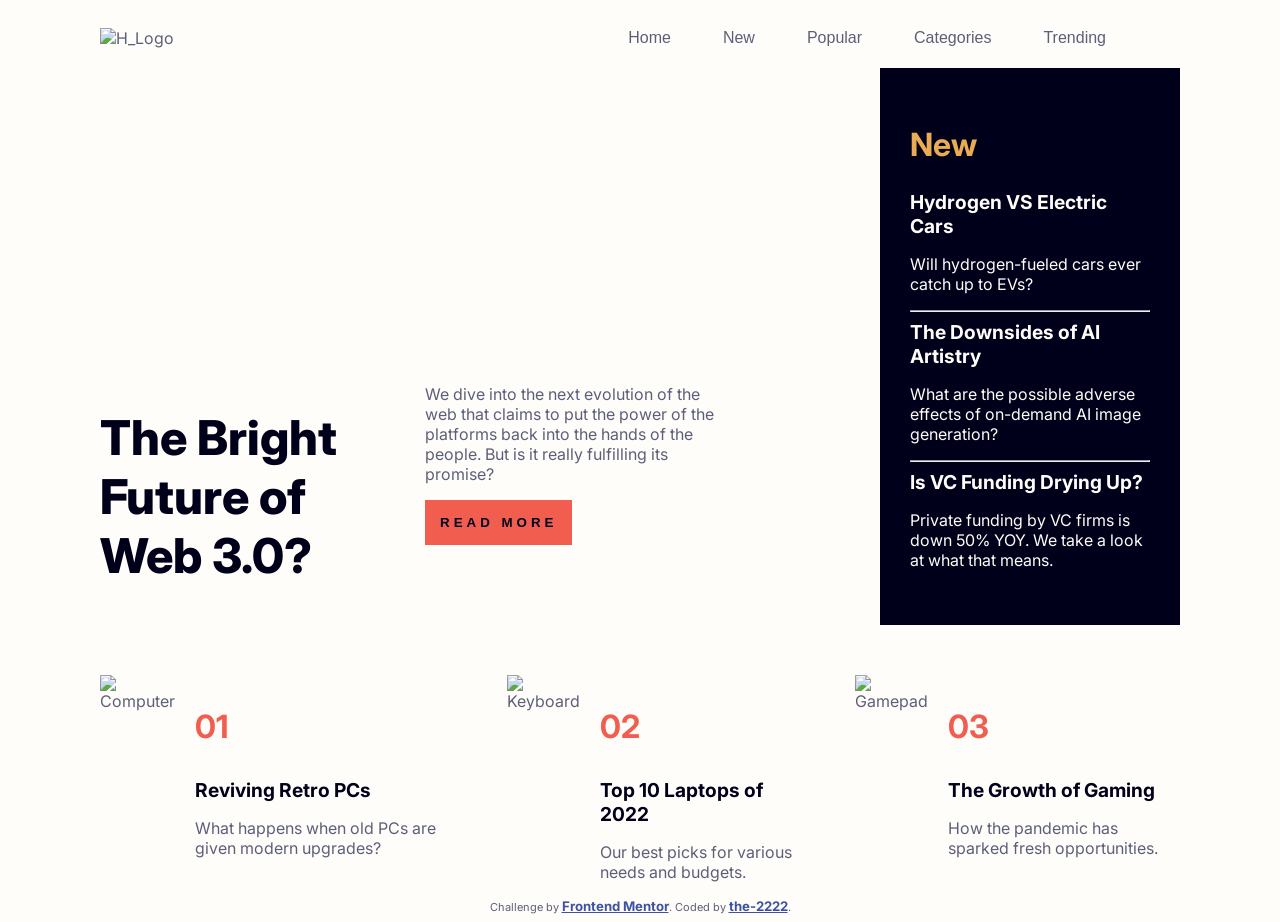
==== index.html @ 76f51a93 "Add files via upload" ====
<!DOCTYPE html>
<html lang="en">
<head>

<link rel="preconnect" href="https://fonts.googleapis.com">
<link rel="preconnect" href="https://fonts.gstatic.com" crossorigin>
<link href="https://fonts.googleapis.com/css2?family=Inter:ital,opsz,wght@0,14..32,100..900;1,14..32,100..900&display=swap" rel="stylesheet">

  <meta charset="UTF-8">
  <meta name="viewport" content="width=device-width, initial-scale=1.0"> 

  <link rel="icon" type="image/png" sizes="32x32" href="./assets/images/favicon-32x32.png">
  
  
  <link type="text/css" href="./Style.css" rel="stylesheet">
  <title>Frontend Mentor | News homepage</title>

  
</head>
<body>
	


	<div class="bl" id="Kebab">
		<div class="blmenu">
			
				<button  class="Hamburger" id="HamburgerOFF" onclick="closeMenu()"><img src="./assets/images/icon-menu-close.svg"></button>
				<button>Home</button>
				<button>New</button>
				<button>Popular</button>
				<button>Categories</button>
				<button>Trending</button>
				
			
		</div>
	</div>
	<header>
	<img src="./assets/images/logo.svg" alt="H_Logo">
	
	<div>
		<button>Home</button>
		<button>New</button>
		<button>Popular</button>
		<button>Categories</button>
		<button>Trending</button>
		<button  class="Hamburger" id="HamburgerON" onclick="openMenu()"><img src="./assets/images/icon-menu.svg"></button>
	</div>
	</header>
  
  
	<article>
	
		<div class="Big">
		
			<div>
				<div alt="FajnyObrazek" class="BigImage"></div>
				<div class="White">
					<div>
						<h1>The Bright Future of Web 3.0?</h1>
					</div>
					<div>
						<p>We dive into the next evolution of the web that claims to put the power of the platforms back into the hands of the people. But is it really fulfilling its promise?</p>
						<button>READ MORE</button>
					</div>
				</div>
			</div>
	
			<div class="Black">
				<h2>New</h2>
				
				<a>Hydrogen VS Electric Cars</a>
				<p>Will hydrogen-fueled cars ever catch up to EVs?</p>
				<hr>
				
				<a>The Downsides of AI Artistry</a>
				<p>What are the possible adverse effects of on-demand AI image generation?</p>
				<hr>
				
				<a>Is VC Funding Drying Up?</a>
				<p>Private funding by VC firms is down 50% YOY. We take a look at what that means.</p>
			</div>
			
		</div>
		
		<div class="Other">
			<div>
				<img src="./assets/images/image-retro-pcs.jpg" alt="Computer">
				<div>
					<h3>01</h3>
					<a>Reviving Retro PCs</a>
					<p>What happens when old PCs are given modern upgrades?</p>
				</div>
			</div>
			<div>
				<img src="./assets/images/image-top-laptops.jpg" alt="Keyboard">
				<div>
					<h3>02</h3>
					<a>Top 10 Laptops of 2022</a>
					<p>Our best picks for various needs and budgets.</p>
				</div>
			</div>
			<div>
				<img src="./assets/images/image-gaming-growth.jpg" alt="Gamepad">
				<div>
					<h3>03</h3>
					<a>The Growth of Gaming</a>
					<p>How the pandemic has sparked fresh opportunities.</p>
				</div>
			</div>
		</div>
		
	</article>
  
  <footer class="attribution">
    Challenge by <a href="https://www.frontendmentor.io?ref=challenge">Frontend Mentor</a>. 
    Coded by <a href="https://github.com/the-2222">the-2222</a>.
  </footer>
  
  
  <script src="scripts.js">
	</script>
</body>
</html>
---- Style.css ----
body
{
	font-family: "Inter", sans-serif;
	font-optical-sizing: auto;
	font-style: normal;
	
	margin-left: 100px;
	margin-right: 100px;
	background-color:hsl(36, 100%, 99%);
	
	color:hsl(236, 13%, 42%);
}


header
{
	display:flex;
	height: 60px;
	justify-content: space-between;
	align-items:center;
}

p
{
	
	font-weight:400;
}

a
{
	font-weight:700;
	font-size:1.2em;
}

h1
{
	font-size: 3em;
	font-weight: 800;
	color:hsl(240, 100%, 5%);
}

h2
{
	font-size: 2em;
	font-weight: 700;
	color:hsl(35, 77%, 62%);
}

h3
{
	font-size: 2em;
	font-weight: 700;
	color:hsl(5, 85%, 63%);
}

header > div > button
{
	outline: none; 
	border: 0;
	font-size: 1em;
	background-color: hsl(36, 100%, 99%);
	color:hsl(236, 13%, 42%);
}

header > div > button:hover
{
	color:hsl(35, 77%, 62%);
}

header > div
{
	display: flex;
	gap: 40px;
}

.blmenu > button
{
	text-align: left;
	outline: none; 
	border: 0;
	font-size: 3em;
	background-color: hsl(36, 100%, 99%);
	color:hsl(236, 13%, 42%);
}

.blmenu > button:hover
{
	color:hsl(35, 77%, 62%);
}

.blmenu > .Hamburger
{
	text-align: right;
}

.White > div > button
{
	border: 0px;
	border-radius:0px;
	
	background-color:hsl(5, 85%, 63%);
	color: hsl(240, 100%, 5%);
	
	font-weight: 700;
	
	padding:15px;
	
	letter-spacing: 4px;
}

.White > div > button:hover
{
	background-color:hsl(240, 100%, 5%);
	color: hsl(5, 85%, 63%);
}

.Big{margin-bottom: 50px;}

article > div
{
	display: flex;
	gap: 50px;
}

.BigImage
{
	width:730px;
	height: 300px;
	
	top: 0; right: 0; bottom: 0; left: 0;
	background-size: cover;
	background-repeat: no-repeat;
	background-image: url("./assets/images/image-web-3-desktop.jpg");
}

.Black
{
	background-color: hsl(240, 100%, 5%);
	
	color: hsl(36, 100%, 99%);
	padding: 30px;
}

.White
{
	display:flex;
	gap:20px;
}

.White > div
{
	width: 305px;
}

.Black > a:hover
{
	color:hsl(35, 77%, 62%);
}

.Other > div
{
	display: flex;
	gap: 20px;
}

.Other > div > div
{
	display: flex;
	flex-direction:column;
}

.Other > div > div > a
{
	color: hsl(240, 100%, 5%);
}

.Other > div > div > a:hover
{
	color: hsl(5, 85%, 63%);
}

.bl
{
	visibility: collapse;
	
	left:0px;
	top:0px;
	position: fixed;
	width: 100%;
	height:100%;
	background-color: rgba(0,0,0,0.5);
	margin:0px;
}

.blmenu
{
	right:0px;
	top:0px;
	position: fixed;
	width: 500px;
	height:100%;
	background-color: hsl(36, 100%, 99%);
	margin:0px;
	
	display:flex;
	flex-direction:column;
}
	
#HamburgerON
{
	visibility:collapse;
}


@media screen and (width < 1000px)
{
	article > div
	{
		flex-direction: column;
	}
	
	.White
	{
		flex-direction: column;
	}
	
	.BigImage
	{
		width:343px;
		height: 300px;
		background-image: url("./assets/images/image-web-3-mobile.jpg");
	}
	
	header > div > button
	{
		visibility: collapse;
	}
	
	#HamburgerON
	{
		visibility: visible;
	}
}

.attribution { font-size: 0.6875rem; text-align: center; }
.attribution a { color: hsl(228, 45%, 44%); }
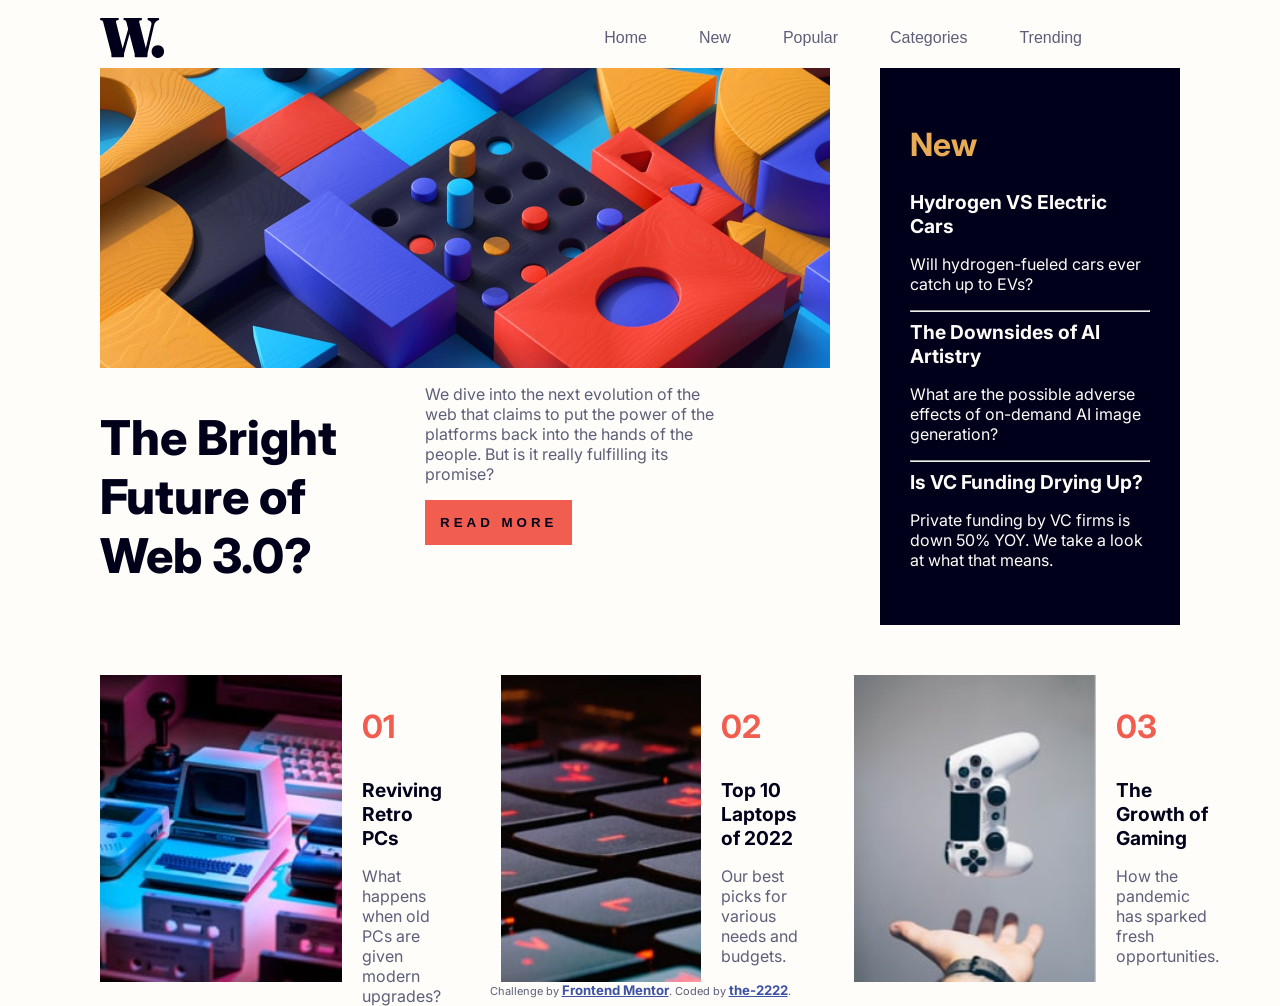
==== commit ff4e185f: "Add files via upload" ====
--- a/index.html
+++ b/index.html
@@ -24,12 +24,12 @@
 	<div class="bl" id="Kebab">
 		<div class="blmenu">
 			
-				<button  class="Hamburger" id="HamburgerOFF" onclick="closeMenu()"><img src="./assets/images/icon-menu-close.svg"></button>
-				<button>Home</button>
-				<button>New</button>
-				<button>Popular</button>
-				<button>Categories</button>
-				<button>Trending</button>
+				<button type="button"  class="Hamburger" id="HamburgerOFF" onclick="closeMenu()"><img src="./assets/images/icon-menu-close.svg" alt="X"></button>
+				<button type="button">Home</button>
+				<button type="button">New</button>
+				<button type="button">Popular</button>
+				<button type="button">Categories</button>
+				<button type="button">Trending</button>
 				
 			
 		</div>
@@ -38,12 +38,12 @@
 	<img src="./assets/images/logo.svg" alt="H_Logo">
 	
 	<div>
-		<button>Home</button>
-		<button>New</button>
-		<button>Popular</button>
-		<button>Categories</button>
-		<button>Trending</button>
-		<button  class="Hamburger" id="HamburgerON" onclick="openMenu()"><img src="./assets/images/icon-menu.svg"></button>
+		<button type="button">Home</button>
+		<button type="button">New</button>
+		<button type="button">Popular</button>
+		<button type="button">Categories</button>
+		<button type="button">Trending</button>
+		<button type="button"  class="Hamburger" id="HamburgerON" onclick="openMenu()"><img src="./assets/images/icon-menu.svg" alt="Hamburger"></button>
 	</div>
 	</header>
   
@@ -60,7 +60,7 @@
 					</div>
 					<div>
 						<p>We dive into the next evolution of the web that claims to put the power of the platforms back into the hands of the people. But is it really fulfilling its promise?</p>
-						<button>READ MORE</button>
+						<button type="button">READ MORE</button>
 					</div>
 				</div>
 			</div>
